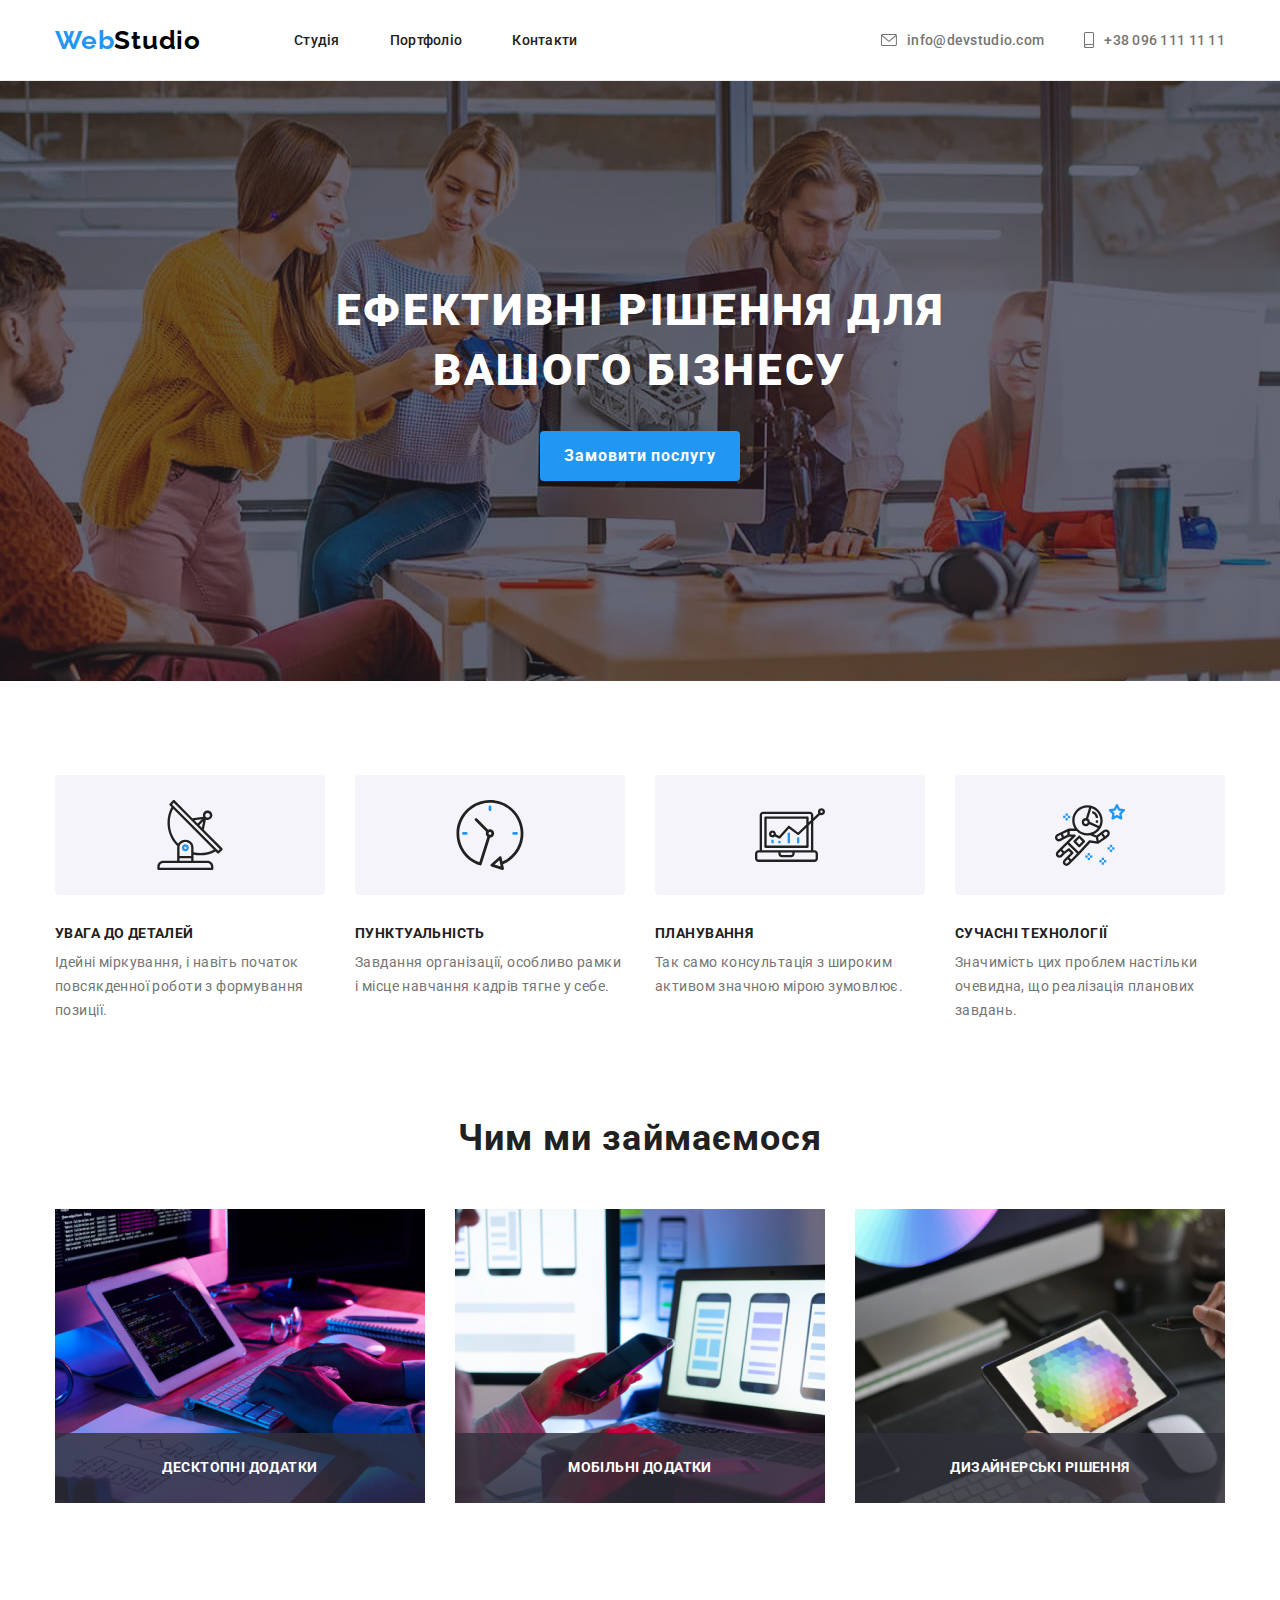
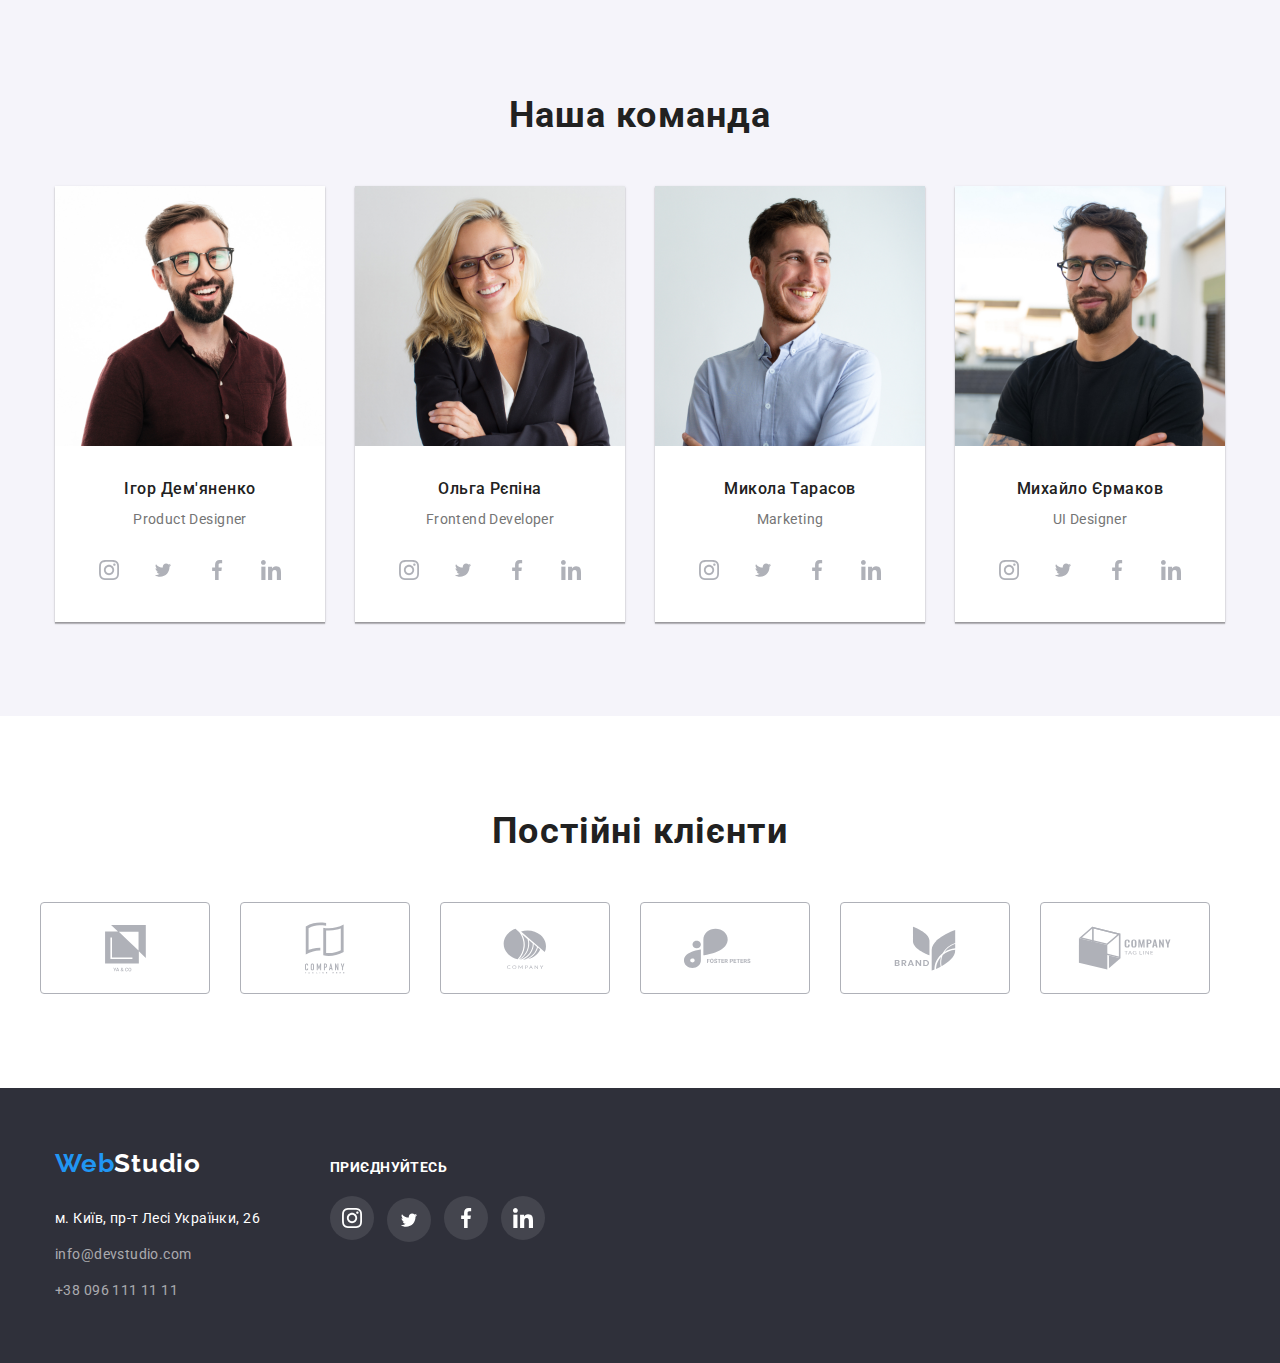
==== index.html @ 7a222ff7 "55" ====
<!DOCTYPE html>
<html lang="en">
 <head>
    <meta charset="UTF-8">
    <meta http-equiv="X-UA-Compatible" content="IE=edge">
    <meta name="viewport" content="width=device-width, initial-scale=1.0">
    <title>Document</title>
    <link rel="preconnect" href="https://fonts.googleapis.com">
<link rel="preconnect" href="https://fonts.gstatic.com" crossorigin>
<link href="https://fonts.googleapis.com/css2?family=Raleway:wght@700&family=Roboto:wght@400;500;700;900&display=swap" rel="stylesheet">
<link rel="stylesheet" href="https://cdnjs.cloudflare.com/ajax/libs/modern-normalize/1.1.0/modern-normalize.min.css">
    <link rel="stylesheet" href="./css/styles.css">
    
 </head>
 <body>
     <!--Шапка-->
       <header class="page-header">
        <div class="container main-nav">
        <a class="logotip" href="./index.html"> <span class="logo">Web</span>Studio</a>
    <nav>
    <ul class="site-nav">
        <li class="item"><a href="" class="menu-items">Студія</a></li>
        <li class="item"><a href="./portfolio.html" class="menu-items">Портфоліо</a></li>
        <li class="item"><a href="" class="menu-items">Контакти</a></li>
    </ul>
    </nav>
    <ul class="auth-nav">
        <li class="item">
            <a href="info@devstudio.com" class="link">
                <svg class="auth-nav-icon" width="16" height="12">
                <use href="./images/icons.svg#icon-envelope"></use>
                </svg>
                info@devstudio.com</a> </li>
        <li class="item">
            <a href="+380961111111" class="link">
                <svg class="auth-nav-icon" width="10" height="16">
                <use href="./images/icons.svg#icon-smartphone"></use>
            </svg>
                +38 096 111 11 11</a></li>
    </ul>
     </div>
       </header>
   <!--Тіло-->
   <main >
    <!--Герой-->
    <section class="hero">
        <div class="container">
            <h1 class="hero-title">Ефективні рішення для <br> вашого бізнесу</h1>
            <button data-modal-open class="button" type="button">Замовити послугу</button>
        </div>
    </section>

   <!--Особливості-->
    <section class="section features">  
        <div class="container ">
     <ul class="preference">
        <li class="preference-list">
           <div class="preference-list icon">
            <svg width="70" height="70">
                <use href="./images/icons.svg#icon-antenna"></use>
            </svg>
           </div>
            <h3 class="title-item">Увага до деталей</h3>
        <p class="text">Ідейні міркування, і навіть початок повсякденної роботи з формування позиції.</p>
        </li>
        <li class="preference-list">
            <div class="preference-list icon">
                <svg width="70" height="70">
                    <use href="./images/icons.svg#icon-clock"></use>
                </svg>
            </div>
            <h3 class="title-item">Пунктуальність</h3>
        <p class="text">Завдання організації, особливо рамки і місце навчання кадрів тягне у себе.</p>
        </li>
        <li class="preference-list">
            <div class="preference-list icon">
            <svg width="70" height="70">
                <use href="./images/icons.svg#icon-diagram"></use>
            </svg>
            </div>
            <h3 class="title-item">Планування</h3>
        <p class="text">Так само консультація з широким активом значною мірою зумовлює.</p> 
        </li>
        <li class="preference-list">
            <div class="preference-list icon">
            <svg width="70" height="70">
                <use href="./images/icons.svg#icon-astronaut"></use>
            </svg>
            </div>
            <h3 class="title-item">Сучасні технології</h3>
        <p class="text">Значимість цих проблем настільки очевидна, що реалізація планових завдань.</p>
        </li>
     </ul>
     </div>
    </section>
    <!--Чим ми займаємося-->
    <section class="section">
        <div class="container">
        <h2 class="section-title">Чим ми займаємося</h2>
        <ul class="photo-section">
            <li class="photo"> 
                <img src="./images/box1.jpg" alt="написання html" width="370" height="294">
             <div class="label">
                <p class="label-text">Десктопні додатки</p>
             </div>
            </li>
            <li class="photo">
                <img src="./images/box2.jpg" alt="адаптація під мобільні пристрої" width="370">
            <div class="label">
                <p class="label-text">Мобільні додатки</p>
            </div>
            </li>
            <li class="photo">
                <img src="./images/img2.jpg" alt="розробка дизайну" width="370">
            <div class="label">
                <p class="label-text">Дизайнерські рішення</p>
            </div>
            </li>
        </ul>
    </div>
    </section>
    <!--Наша команда-->
    <section class="section-team">
        <div class="container">
        <h2 class="section-title">Наша команда</h2>
        <ul class="main-team">
            <li class="card">
                <img src="./images/img-3.jpg" alt="фото дизайнера" width="270">
                <div class="bottom-card">
                    <h3 class="title">Ігор Дем'яненко</h3>
                <p class="text-card">Product Designer</p>
                <div class="card-links">
                    <a class="card-logo " href=""><svg class="card-social-logo" width="20" height="20">
                        <use href="./images/icons.svg#icon-instagram"></use>
                    </svg></a>
                    <a class="card-logo" href=""><svg class="card-social-logo" width="20" height="16.25">
                            <use href="./images/icons.svg#icon-twitter"></use>
                        </svg></a>
                        <a class="card-logo" href=""><svg class="card-social-logo" width="20" height="20">
                                <use href="./images/icons.svg#icon-facebook"></use>
                            </svg></a>
                            <a class="card-logo" href=""><svg class="card-social-logo" width="20" height="20">
                                    <use href="./images/icons.svg#icon-linkedin"></use>
                                </svg></a>
                </div>
                </div>
            </li>
            <li class="card">
                <img src="./images/img-2.jpg" alt=" фото розробника" width="270">
                <div class="bottom-card">
                    <h3 class="title">Ольга Рєпіна</h3>
                <p class="text-card">Frontend Developer</p>
                <div class="card-links">
                    <a class="card-logo " href=""><svg class="card-social-logo" width="20" height="20">
                            <use href="./images/icons.svg#icon-instagram"></use>
                        </svg></a>
                    <a class="card-logo" href=""><svg class="card-social-logo" width="20" height="16.25">
                            <use href="./images/icons.svg#icon-twitter"></use>
                        </svg></a>
                    <a class="card-logo" href=""><svg class="card-social-logo" width="20" height="20">
                            <use href="./images/icons.svg#icon-facebook"></use>
                        </svg></a>
                    <a class="card-logo" href=""><svg class="card-social-logo" width="20" height="20">
                            <use href="./images/icons.svg#icon-linkedin"></use>
                        </svg></a>
                </div>
                </div>
            </li>
            <li class="card">
                <img src="./images/img-1.jpg" alt="фото маркетолога" width="270">
               <div class="bottom-card">
                <h3 class="title">Микола Тарасов</h3>
                <p class="text-card">Marketing</p>
                <div class="card-links">
                    <a class="card-logo " href=""><svg class="card-social-logo" width="20" height="20">
                            <use href="./images/icons.svg#icon-instagram"></use>
                        </svg></a>
                    <a class="card-logo" href=""><svg class="card-social-logo" width="20" height="16.25">
                            <use href="./images/icons.svg#icon-twitter"></use>
                        </svg></a>
                    <a class="card-logo" href=""><svg class="card-social-logo" width="20" height="20">
                            <use href="./images/icons.svg#icon-facebook"></use>
                        </svg></a>
                    <a class="card-logo" href=""><svg class="card-social-logo" width="20" height="20">
                            <use href="./images/icons.svg#icon-linkedin"></use>
                        </svg></a>
                </div>
               </div>
            </li>
            <li class="card">
                <img src="./images/img.jpg" alt="фото дизайнера" width="270">
               <div class="bottom-card">
                <h3 class="title">Михайло Єрмаков</h3>
                <p class="text-card">UI Designer</p>
                <div class="card-links">
                    <a class="card-logo " href=""><svg class="card-social-logo" width="20" height="20">
                            <use href="./images/icons.svg#icon-instagram"></use>
                        </svg></a>
                    <a class="card-logo" href=""><svg class="card-social-logo" width="20" height="16.25">
                            <use href="./images/icons.svg#icon-twitter"></use>
                        </svg></a>
                    <a class="card-logo" href=""><svg class="card-social-logo" width="20" height="20">
                            <use href="./images/icons.svg#icon-facebook"></use>
                        </svg></a>
                    <a class="card-logo" href=""><svg class="card-social-logo" width="20" height="20">
                            <use href="./images/icons.svg#icon-linkedin"></use>
                        </svg></a>
                </div>
               </div>
            </li>
        </ul>
     </div>
    </section>
    <section class="section">
        <div class="container">
            <h2 class="section-title">Постійні клієнти</h2>
            <!-- usual client -->
            <ul class="company-list">
                <li >
                    <button class="company">
                    <svg width="41" height="46.7">
                        <use href="./images/icons.svg#icon-Union"></use>
                    </svg>
                </li>
                <li>
                    <button class="company">
                    <svg width="40" height="52">
                        <use href="./images/icons.svg#icon-tagline-hare"></use>
                
                    </svg>
                    </button>
                </li>
                <li>
                    <button class="company">
                    <svg width="43.46" height="41.18">
                        <use href="./images/icons.svg#icon-company"></use>
                
                    </svg>
                    </button>
                </li>
                <li>
                    <button class="company">
                    <svg width="84.44" height="40.62">
                        <use href="./images/icons.svg#icon-foster-peters"></use>
                    </svg>
                    </button>
                </li>
                <li>
                    <button class="company">
                    <svg width="62.54" height="45.43">
                        <use href="./images/icons.svg#icon-brand"></use>
                
                    </svg>
                    </button>
                </li>
                <li>
                    <button class="company">
                    <svg width="93.79" height="43.93">
                        <use href="./images/icons.svg#icon-tag-line"></use>
                
                    </svg>
                    </button>
                </li>
            </ul>
        </div>
    </section>
   </main>
    <!--Підвал-->
    <footer class="footers">
        <div class="container foot">
            <div class="footer-column">
        <a class="footer-logo" href="./index.html"> <span class="logo">Web</span>Studio</a>
       <address class="adres-footer">
       <p class="adres">м. Київ, пр-т Лесі Українки, 26</p>
       <a href="info@devstudio.com" class="link-footer">info@devstudio.com</a> <br>
       <a href="+380961111111" class="link-footer">+38 096 111 11 11</a>
       </address> 
    </div>
    <!-- social link -->
    <div class="join-in">
        <p class="text-footer">Приєднуйтесь</p>
        <div class="social-blok">
        <a class="social-footer" href=""><svg class="social-link" width="20" height="20">
                <use href="./images/icons.svg#icon-instagram"></use>
            </svg></a>
        <a class="social-footer" href=""><svg class="social-link" width="20" height="16.25">
                <use href="./images/icons.svg#icon-twitter"></use>
            </svg></a>
        <a class="social-footer" href=""><svg class="social-link" width="20" height="20">
                <use href="./images/icons.svg#icon-facebook"></use>
            </svg></a>
        <a class="social-footer" href=""><svg class="social-link" width="20" height="20">
                <use href="./images/icons.svg#icon-linkedin"></use>
            </svg></a>
           
    </div> 
    </div>
    </div>
    </footer>
    <div class="backdrop is-hidden" data-modal>
        <div class="modal">
            <button data-modal-close class="modal-button">
                <svg width="11" height="11">
                    <use href="./images/icons.svg#icon-close-black"></use>
                </svg>
            </button>
        </div>
    </div>
    <script src="./modal.js"></script>
 </body>
</html>
---- css/styles.css ----
:root {
   --primary-text-color:#212121;
   --secondary-text-color:#757575;
   --activ-text-color:#2196F3;
   --hero-text-color:#FFFFFF;
   --primery-background-color:Frgba(255, 255, 255, 1);
   --hero-background-color:#2F303A;
   --header-background-color:#FFFFFF;
   --section-background-color:#F5F4FA;
   --footer-link-color:rgba(255, 255, 255, 0.6);
}
html{
    box-sizing: border-box;
}
*,
*::before,
*::after{
    box-sizing:inherit;
}
   /* header */

   .container{
    width: 1200px;
    padding-right: 15px;
    padding-left: 15px;
    margin: 0 auto;
   }
 .page-header {
    background-color: var(--header-background-color);
    border-bottom: 1px solid #ECECEC;
    
 }
 .main-nav{
    display: flex;
    align-items: center;
 }

 .logo{
    color: var(--activ-text-color);
 }
 .logotip{
    font-family: 'Raleway', sans-serif;
    font-weight: 700;
    font-size: 26px;
    line-height: 1.17;
    color: #000000;
    letter-spacing: 0.03em;
  text-decoration: none;
  margin-right: 93px;
 }
 ul{
    list-style: none;
    padding: 0;
    margin: 0;
 }
 h1,h2,h3,p{
    padding: 0;
    margin: 0; 
 }
 .site-nav{
    display: flex;
    margin-right: auto;
 }

 .menu-items:hover::after
{
    position: absolute;
    bottom: 0;
    left: 0;
    content: "";
        width: 100%;
        height: 4px;
    background-color: var(--activ-text-color);
    border-radius: 2px;
 }
 .site-nav .item:not(:last-child) {
margin-right: 50px;
 }
 .menu-items{
    position: relative;
    display: block;
    padding-top: 32px;
    padding-bottom: 32px;
    font-weight: 500;
    line-height: 1.17;
    letter-spacing: 0.02em;
  color: var(--primary-text-color); 
  text-decoration: none;

  transition-property: color;
  transition-duration: 250ms;
  transition-timing-function: cubic-bezier(0.4, 0, 0.2, 1);
 }
 .menu-items:hover,
 .menu-items:focus{
    color: var(--activ-text-color);
 }
 .auth-nav{
    display: flex;
    margin-left: auto;
 }
 .auth-nav .item:not(:last-child){
    margin-right: 40px;
 }
 .auth-nav-icon{
    display: flex;
    justify-content: center;
    align-items: center;
    margin-right: 10px;
    fill: currentColor;

   
 }
 .auth-nav-icon:hover,
 .auth-nav-icon:focus{
    color: var(--activ-text-color);
 }
 .link{
    font-weight: 500;
    padding-top: 32px;
    padding-bottom: 32px;
    font-style: normal;
    color: var(--secondary-text-color);
    text-decoration: none;
    letter-spacing: 0.02em;
    line-height: 1.17;
    display: flex;
        justify-content: center;
        align-items: center;
        transition-property: color;
            transition-duration: 250ms;
            transition-timing-function: cubic-bezier(0.4, 0, 0.2, 1);
 }
 .link:hover,
 .link:focus{
    color: var(--activ-text-color);

    
 }
/* body */

body{
    color: var(--primary-text-color);
    font-family: 'Roboto', sans-serif;
    font-size: 14px;
    cursor: default;
    padding: 0;
    margin: 0; 
}

/* hero */

.hero{
    background-color: var(--hero-background-color) ;
    background-image: linear-gradient(rgba(47, 48, 58, 0.4), rgba(47, 48, 58, 0.4)), url(../images/Img\ \(3\).jpg);
    background-repeat: no-repeat;
    background-position: center;
    text-align: center;
    padding-bottom: 200px;
    padding-top: 200px;
   
}
.hero-title{
    color: var(--hero-text-color);
    font-weight: 900;
    text-transform: uppercase;
    font-size: 44px;
    line-height: 1.36;
    letter-spacing: 0.06em;
    margin-bottom: 30px;
}
/* button */

.button{
    font-family: inherit;
    font-weight: 700;
    font-size: 16px;
    line-height: 1.87;
    text-align: center;
    letter-spacing: 0.06em;
    color: var(--hero-text-color);
    background-color: var(--activ-text-color);
    cursor: pointer;
    border-radius: 4px;
    padding: 10px 24px;
    border: 0px;
    min-width: 200px;

  

}
.backdrop{
    position: fixed;
    top: 0;
    left: 0;
    width: 100%;
    height: 100%;
    background-color: rgba(0, 0, 0, 0.2);;
}
.backdrop.is-hidden{
    opacity: 0;
    pointer-events: none;
}
.modal{
    position: relative;
    height: 581px;
    width: 528px;
    background-color: var(--header-background-color);
    position: absolute;
    top: 50%;
    left: 50%;
    transform: translate(-50%, -50%);
    box-shadow: 0px 1px 3px rgba(0, 0, 0, 0.12), 0px 1px 1px rgba(0, 0, 0, 0.14), 0px 2px 1px rgba(0, 0, 0, 0.2);
        border-radius: 4px;
}
.modal-button{
    position: absolute;
   top: 8px;
   right: 8px;
display: inline-flex;
    justify-content: center;
    align-items: center;
    width: 30px;
    height: 30px;
    border: 1px solid rgba(0, 0, 0, 0.1);
    border-radius: 50%;
    background-color: var(--header-background-color);

}
/* .social-footer {
    display: inline-flex;
    justify-content: center;
    align-items: center;
    width: 44px;
    height: 44px;
    border-radius: 50%;
    color: var(--hero-text-color);
    background-color: rgba(255, 255, 255, 0.1);
    ;
} */
/* section */

.section{
    background-color: var(--primery-background-color);
    padding-top: 94px;
    padding-bottom: 94px;
}
.features{
padding-bottom: 0;
}
.preference{
    display: flex;
}
.preference-list{
    width: 270px;
}
.preference-list:not(:last-child){
    margin-right: 30px;
}
.preference-list .icon{
    width: 270px;
    height: 120px;
    background-color: var(--section-background-color);
    border-radius: 4px;
    margin-bottom: 30px;
    display: flex; 
    justify-content: center;
    align-items: center;

   
}
/* .preference-list::before{
    display: block;
    content: "";
    height: 120px;
    background-size: contain;
    background-repeat: no-repeat;
    background-position: center;
    border-radius: 4px;
background-color:rgba(245, 244, 250, 1);
margin-bottom: 30px;
} */
.title-item{
    font-weight: 700;
    font-size: 14px;
    text-transform: uppercase;   
    letter-spacing: 0.03em;
    line-height: 1.17;
    margin-bottom: 10px;
}
.section-title{
    font-weight: 700; 
    text-align: center;
    font-size: 36px;
    letter-spacing: 0.03em;
    line-height: 1.17;
    margin-bottom: 50px;
}
.photo-section{
   display: flex; 
}
.photo{
    margin-right: 30px;
    position: relative;
}
.photo:nth-child(3n){
    margin-right: o;
}
.label{
    position: absolute;
    height: 70px;
    width: 100%;
    background-color: rgba(47, 48, 58, 0.8);;

    bottom: 3px;
    right: 0;
   

}
.label-text{
    position: absolute;
    transform: translate(-50%, -50%);
    top: 50%;
    left: 50%;

    font-weight: 700;
    text-align: center;
    text-transform: uppercase;
    line-height: 1.14;
    letter-spacing: 0.03em;
    color: var(--header-background-color);
}
.text{
    color: var(--secondary-text-color);
    line-height: 1.71;
    letter-spacing: 0.03em;
    
   
}
.section-team{
    background-color: var(--section-background-color);
    padding-top: 94px;
    padding-bottom: 94px;
}
.title{
    font-weight: 500;
    font-size: 16px;
    letter-spacing: 0.03em;
    line-height: 1.18;
    margin-bottom: 10px;
}
.main-team{
    display: flex;
}

.card{
    background-color: rgba(255, 255, 255, 1);
    margin-right: 30px;
    box-shadow: 0px 1px 3px rgba(0, 0, 0, 0.12), 0px 1px 1px rgba(0, 0, 0, 0.14), 0px 2px 1px rgba(0, 0, 0, 0.2);
}
.card:nth-child(4n){
    margin-right: 0;
}
.text-card{
    color: var(--secondary-text-color);
    line-height: 1.71;
    letter-spacing: 0.03em;
}
.bottom-card{
    padding-top: 30px;
    padding-bottom: 30px;
    text-align: center; 
}
.card-links{
    display: flex;
        align-items: center;
        justify-content: center;
    margin-top: 16px;
}
.card-logo{
    display: flex;
    justify-content: center;
    align-items: center;
    width: 44px;
    height: 44px;
    border-radius: 50%;
    color: #AFB1B8; 
     
    
    transition-property: color, background-color;
        transition-duration: 250ms;
        transition-timing-function: cubic-bezier(0.4, 0, 0.2, 1);
}
.card-logo:hover,
.card-logo:focus{
    background-color: var(--activ-text-color);
    color: var(--header-background-color);
}

.card-social-logo{
fill: currentColor;
}
.card-logo:not(:last-child){
    margin-right: 10px;
}
.company-list{
    display: flex;
    justify-content: center;
    
}

.company{
    padding: 0 0;
    display: flex;
    cursor: pointer;
    border: 1px solid #AFB1B8;
    border-radius: 4px;
    width: 170px;
    height: 92px;
    margin-right: 30px;
    justify-content: center;
        align-items: center;
        fill: rgba(175, 177, 184, 1);
        background-color: var(--primery-background-color) ;

        transition-property: fill,border;
            transition-duration: 250ms;
            transition-timing-function: cubic-bezier(0.4, 0, 0.2, 1);
}
/* .company:not(:last-child) {
    margin-right: 30px;
}  */
.company:hover,
.company:focus{
    fill: var(--activ-text-color);
    border: 1px solid var(--activ-text-color)
}

/* footer */ 
.footers {
    display: flex;
    
    background-color: var(--hero-background-color);
    padding-top: 60px;
    padding-bottom: 60px;
}
.container.foot{
    display: flex;
    align-items: baseline;
}

.footer-column{
    display: inline-block;
}

.footer-logo {
    display: flex;

    font-family: 'Raleway', sans-serif;
    color: var(--header-background-color);
    text-decoration: none;
    font-weight: 700;
    font-size: 26px;
    letter-spacing: 0.03em;
    line-height: 1.18;
}

.adres-footer{
display: inline-block;
}

.adres {
    display: flex;
    font-style: normal;
    color: var(--header-background-color);
    font-size: 14px;
    line-height: 1.71;
    letter-spacing: 0.03em;
    margin-top: 28px;
}

.link-footer {
    display: inline-block;
    color: var(--footer-link-color);
    font-style: normal;
    line-height: 1.71;
    text-decoration: none;
    letter-spacing: 0.03em;
    margin-top: 12px;
}
.join-in{
    margin-left: 70px;
}
.text-footer{
    font-weight: 700;
    letter-spacing: 0.03em;
    line-height: 1.17;
    text-transform: uppercase;
    color: var(--header-background-color);

    margin-bottom: 20px;
}


.social-footer {
    display: inline-flex;
    justify-content: center;
    align-items: center;
    width: 44px;
    height: 44px;
    border-radius: 50%;
    color: var(--hero-text-color);
    background-color: rgba(255, 255, 255, 0.1);

    transition-property: background-color ;
    transition-timing-function: cubic-bezier(0.4, 0, 0.2, 1);
    transition-duration: 250ms;
}

.social-footer:hover,
.social-footer:focus {
    background-color: var(--activ-text-color);
   
}

.social-link {
    fill: currentColor;
}

.social-footer:not(:last-child) {
    margin-right: 10px;
}

/* portfolio */

.buttons{
    display: flex;
    justify-content: center;
    border: #000000;
}
.button-item {
    font-family: inherit;
    font-weight: 500;
    font-size: 16px;
    line-height: 1.62;
    letter-spacing: 0.03em;
    color: #212121;
    background-color: var(--section-background-color);
    border-radius: 4px;
    margin-right: 8px;
    padding-left: 22px;
    padding-top: 6px;
    padding-right: 22px;
    padding-bottom: 6px ;
    border: transparent;
  
    transition-property:color, background-color, box-shadow ;
    transition-duration: 250ms;
    transition-timing-function: cubic-bezier(0.4, 0, 0.2, 1);
}
.buttons-list:last-child{
    margin-right: 0;
}
.button-item:hover,
.button-item:focus{
    color: var( --hero-text-color);
    background-color: var(--activ-text-color);
    cursor: pointer;
    box-shadow: 0px 3px 1px rgba(0, 0, 0, 0.1), 0px 1px 2px rgba(0, 0, 0, 0.08), 0px 2px 2px rgba(0, 0, 0, 0.12);
}

.main-list{
    display: flex;
    flex-wrap: wrap;
    width: 1200px;
    justify-content: center;
    margin-top: 50px;
}

.main-list .item{
    margin-right: 30px;
    margin-bottom: 30px;    
}
.main-list .item:nth-child(3n+3) {
    margin-right: 0;
}
.main-list .item:nth-last-child(-n+3){
    margin-bottom: 0;
}
 
.portfolio-link{

    display: block;
    background-color: rgba(255, 255, 255, 1);
    text-decoration: none;
    border-bottom: 1px solid rgba(238, 238, 238, 1);
        border-left: 1px solid rgba(238, 238, 238, 1);
        border-right: 1px solid rgba(238, 238, 238, 1);
    transition-property: box-shadow;
        transition-duration: 250ms;
        transition-timing-function: cubic-bezier(0.4, 0, 0.2, 1);
       
}
.portfolio-link:hover{
        box-shadow: 0px 1px 1px rgba(0, 0, 0, 0.12), 0px 4px 4px rgba(0, 0, 0, 0.06), 1px 4px 6px rgba(0, 0, 0, 0.16);
}


.portfolio-thumb{
    position: relative;
    overflow: hidden;
}
.overlay-text{
    font-size: 18px;
    letter-spacing: 0.03em;
    line-height: 1.55;
    align-items: center;
    color: var(--header-background-color);
    padding: 63px 24px ;
    

    position: absolute;
    top: 0;
    left: 0;
    width: 100%;
    height: 100%;
    background-color: rgba(33, 150, 243, 0.9);
    transform: translateY(100%);
    transition-property: transform;
    transition-duration: 250ms;
    transition-timing-function: cubic-bezier(0.4, 0, 0.2, 1);
    opacity: 0;
    
    
}
.portfolio-link:hover .overlay-text{
    transform: translateY(0);
    opacity: 1;
    overflow: hidden;
}

.small-title{
    color: var(--primary-text-color);
    font-weight: 700;
    font-size: 18px;
    line-height: 2;
    letter-spacing: 0.06em;
    text-align: left;
    margin-top: 20px;
    margin-left: 24px;
   
}
.small-text{
color: var(--secondary-text-color);
font-size: 16px;
line-height: 1.87;
letter-spacing: 0.03em;
text-align: left;
margin-top: 4px;
margin-bottom: 20px;
margin-left: 24px;
}
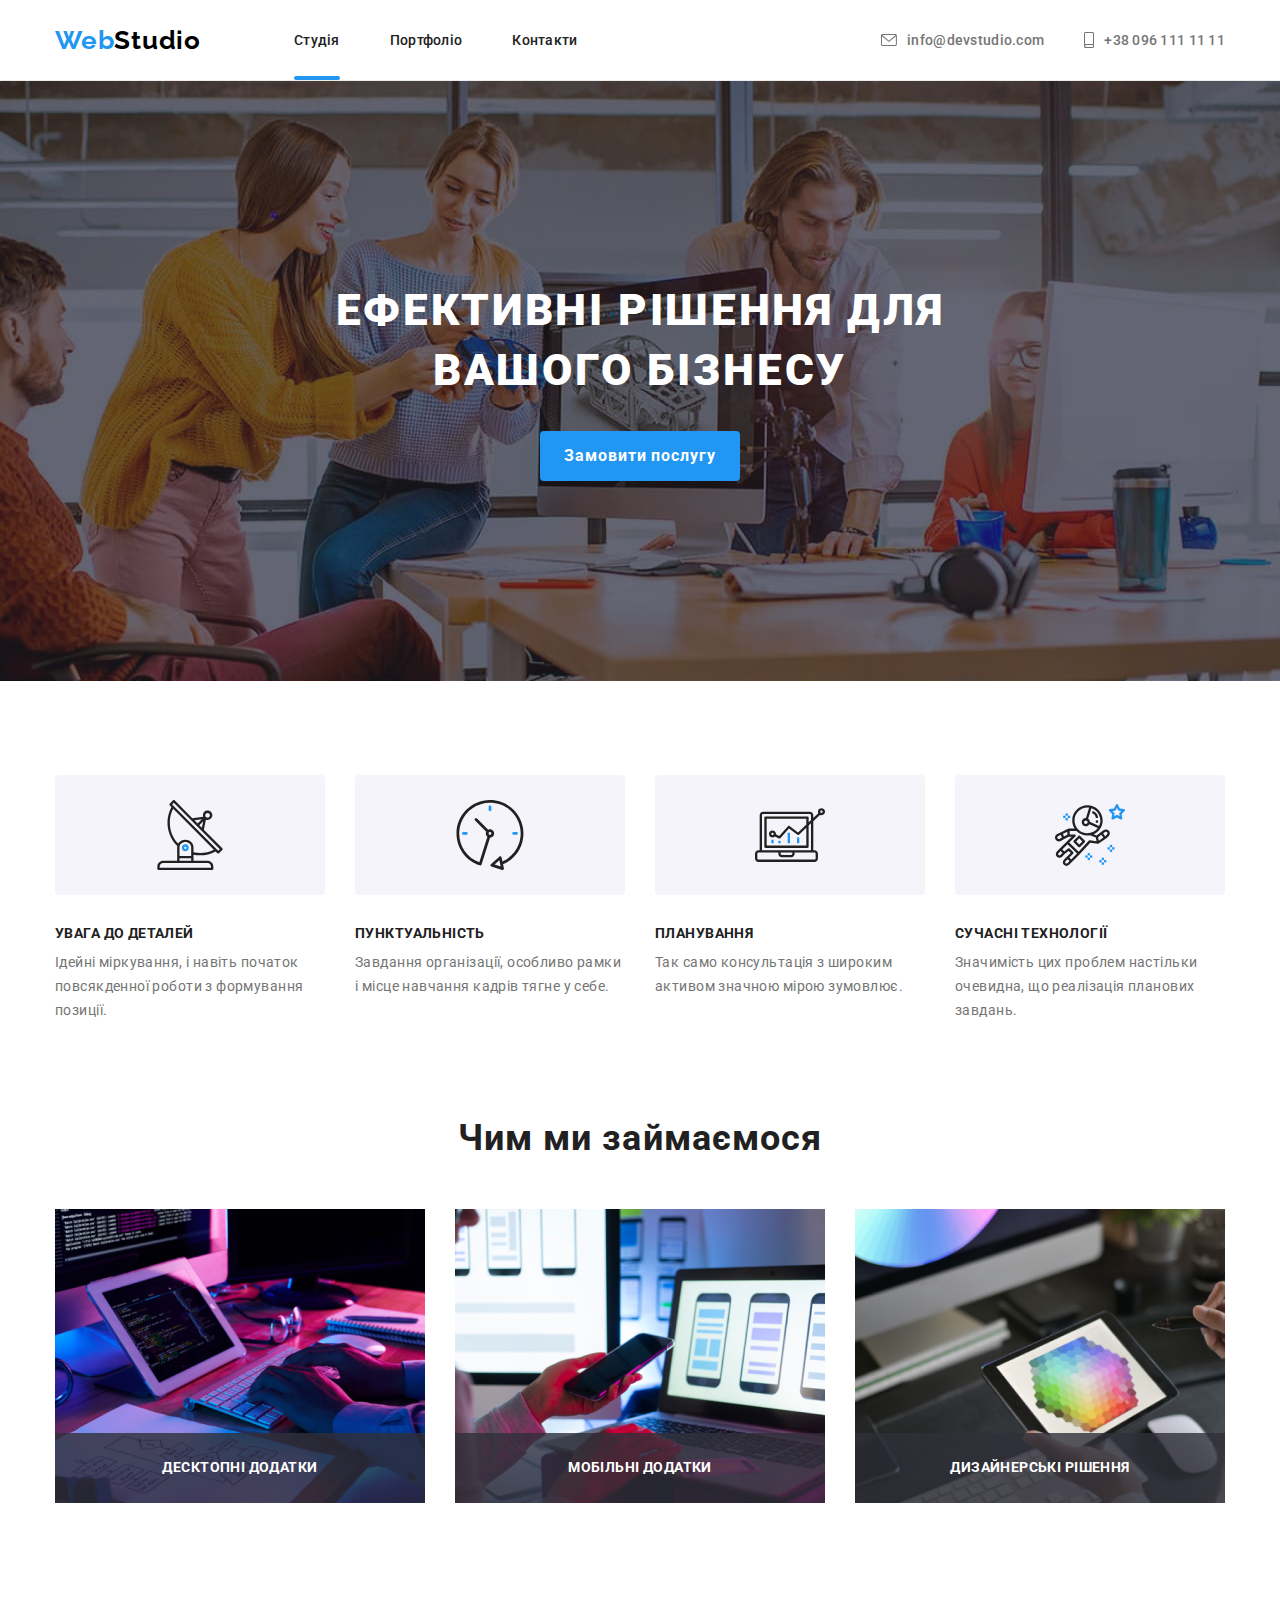
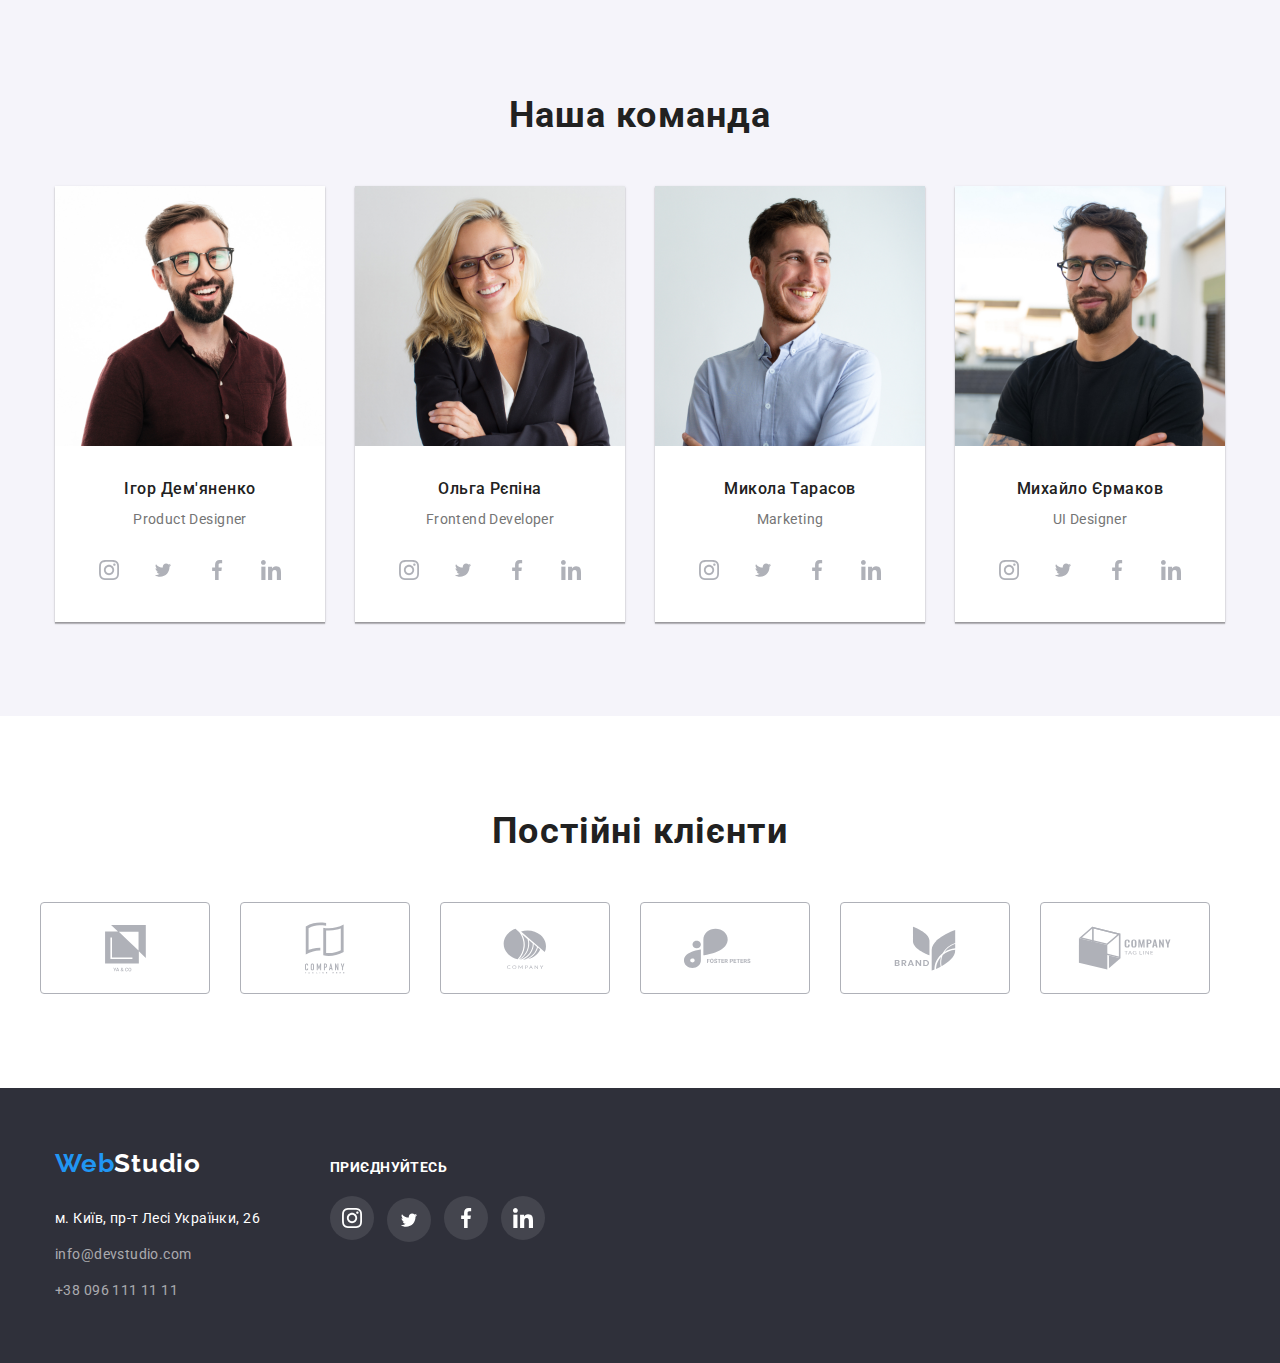
==== commit fea3156c: "111" ====
--- a/index.html
+++ b/index.html
@@ -19,7 +19,7 @@
         <a class="logotip" href="./index.html"> <span class="logo">Web</span>Studio</a>
     <nav>
     <ul class="site-nav">
-        <li class="item"><a href="" class="menu-items">Студія</a></li>
+        <li class="item"><a href="./index.html" class="menu-items current">Студія</a></li>
         <li class="item"><a href="./portfolio.html" class="menu-items">Портфоліо</a></li>
         <li class="item"><a href="" class="menu-items">Контакти</a></li>
     </ul>
--- a/css/styles.css
+++ b/css/styles.css
@@ -61,8 +61,19 @@
     display: flex;
     margin-right: auto;
  }
-
- .menu-items:hover::after
+ .menu-items.current::after{
+    position: absolute;
+    bottom: 0;
+    left: 0;
+    content: "";
+        width: 100%;
+        height: 4px;
+    background-color: var(--activ-text-color);
+    border-radius: 2px;
+ }
+
+ .menu-items:hover::after,
+ .menu-items:focus:after
 {
     position: absolute;
     bottom: 0;
@@ -195,11 +206,16 @@
     left: 0;
     width: 100%;
     height: 100%;
-    background-color: rgba(0, 0, 0, 0.2);;
+    background-color: rgba(0, 0, 0, 0.2);
+    transition-property: opacity;
+        transition-duration: 250ms;
+        transition-timing-function: cubic-bezier(0.4, 0, 0.2, 1);
+
 }
 .backdrop.is-hidden{
     opacity: 0;
     pointer-events: none;
+
 }
 .modal{
     position: relative;
@@ -244,6 +260,7 @@
     background-color: var(--primery-background-color);
     padding-top: 94px;
     padding-bottom: 94px;
+   
 }
 .features{
 padding-bottom: 0;
@@ -629,13 +646,16 @@
     transition-property: transform;
     transition-duration: 250ms;
     transition-timing-function: cubic-bezier(0.4, 0, 0.2, 1);
-    opacity: 0;
+   
+
+    
     
     
 }
 .portfolio-link:hover .overlay-text{
     transform: translateY(0);
-    opacity: 1;
+  
+   
     overflow: hidden;
 }
 
